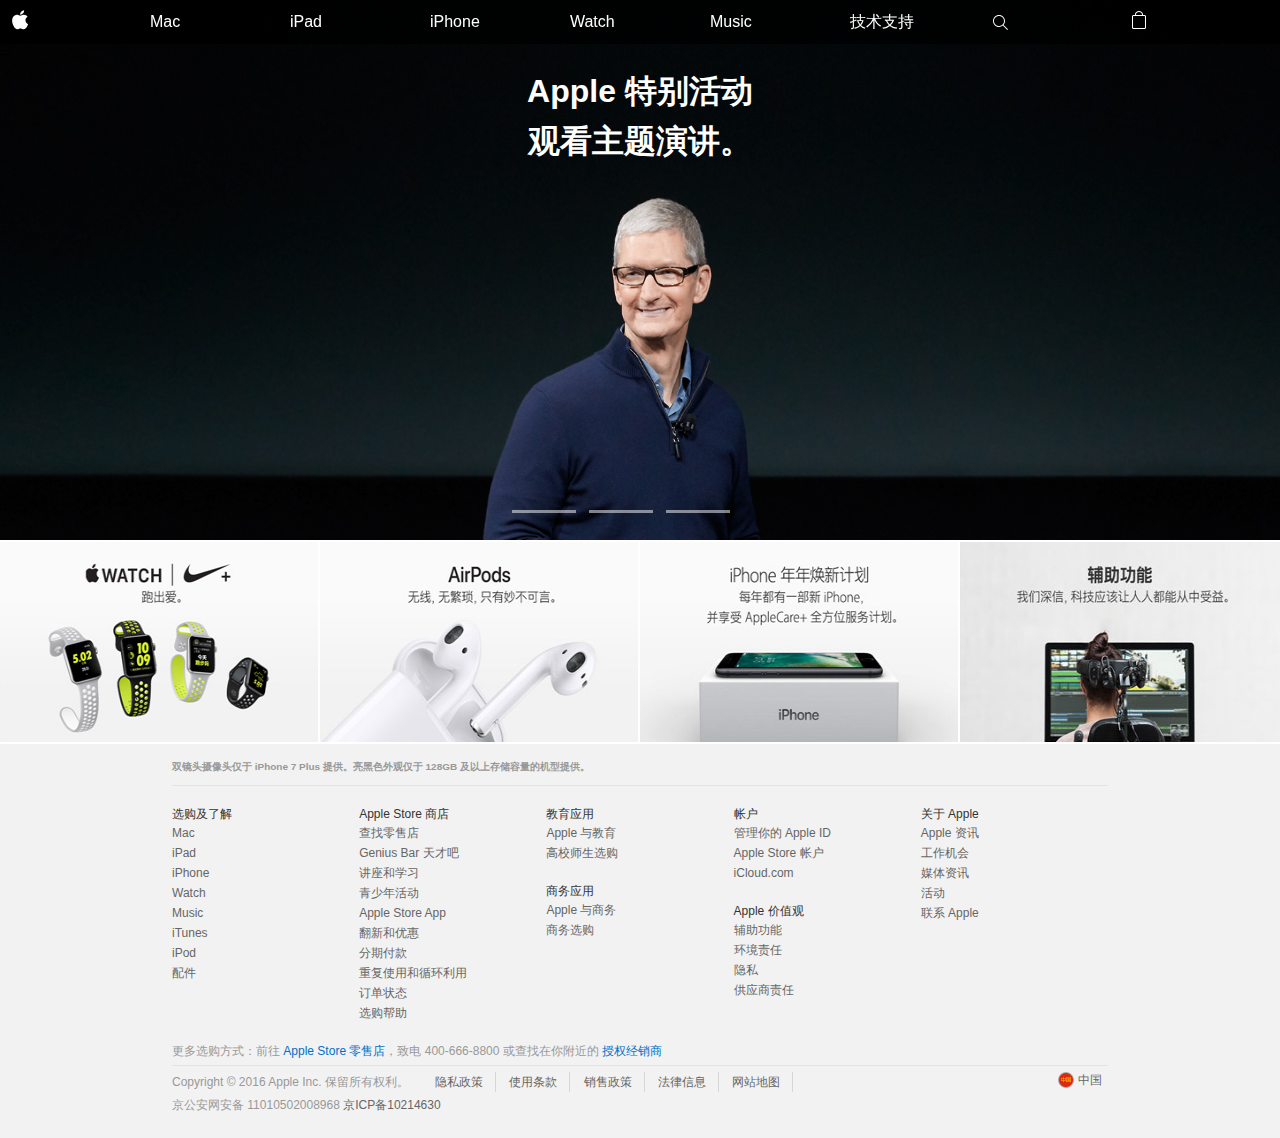
==== Apple/index.html @ af24b545 "this is apple" ====
<!doctype html>
<html lang="en">
<head>
    <meta charset="UTF-8">
    <meta name="viewport"
          content="width=device-width, user-scalable=no, initial-scale=1.0, maximum-scale=1.0, minimum-scale=1.0">
    <meta http-equiv="X-UA-Compatible" content="ie=edge">
    <title>Apple(中国)-官方网站</title>
    <link rel="shortcut icon" href="img/logo.png">
    <link rel="stylesheet" href="css/index.css">
    <link rel="stylesheet" href="css/less.css">
</head>
<body>
<div class="header">
    <ul class="menu col-l-hide">
        <li class="index"><a href=""></a></li>
        <li class="nav"><a href="">Mac</a></li>
        <li class="nav"><a href="">iPad</a></li>
        <li class="nav"><a href="">iPhone</a></li>
        <li class="nav"><a href="">Watch</a></li>
        <li class="nav"><a href="">Music</a></li>
        <li class="nav"><a href="">技术支持</a></li>
        <li class="search"><a href=""></a></li>
        <li class="bag"><a href=""></a></li>
    </ul>
    <ul class="smenu col-l-show">
        <li><span>=</span>
            <div class="menubox">
                <ul class="menu-head">
                    <li class="close"><a href=""></a></li>
                    <li class="index"><a href=""></a></li>
                </ul>
            </div>
        </li>
        <li class="index"><a href=""></a></li>
        <li class="bag"><a href=""></a></li>
    </ul>
</div>
<div class="banner">
    <div>
        <a href="">
            <h1>MacBook Pro</h1>
            <h2>一身才华，一触，即发。</h2>
            <div></div>
        </a>
    </div>
    <div>
        <a href="">
            <h1>iPhone</h1>
            <h2>7,在此。</h2>
            <div></div>
        </a>
    </div>
    <div>
        <a href="">
            <h1>Apple 特别活动</h1>
            <h2>观看主题演讲。</h2>
            <div></div>
        </a>
    </div>
    <ul class="nextbox">
        <li class="box-left">
            <div class="pre">&lt;</div>
        </li>
        <li class="box-right">
            <div class="next">&gt;</div>
        </li>
    </ul>
    <ul class="point">
        <li></li>
        <li></li>
        <li></li>
    </ul>
</div>
<div class="container pic">
    <ul class="row">
        <li class="col-s-3 col-m-6 col-l-12"><a href=""></a></li>
        <li class="col-s-3 col-m-6 col-l-12"><a href=""></a></li>
        <li class="col-s-3 col-m-6 col-l-12"><a href=""></a></li>
        <li class="col-s-3 col-m-6 col-l-12"><a href=""></a></li>
    </ul>
</div>
<footer>
    <div class="foot">
        <h5>双镜头摄像头仅于 iPhone 7 Plus 提供。亮黑色外观仅于 128GB 及以上存储容量的机型提供。</h5>
        <div class="footcen">
            <div>
                <label>选购及了解</label>
                <ul class="col-l-hide">
                    <li><a href="">Mac</a></li>
                    <li><a href="">iPad</a></li>
                    <li><a href="">iPhone</a></li>
                    <li><a href="">Watch</a></li>
                    <li><a href="">Music</a></li>
                    <li><a href="">iTunes</a></li>
                    <li><a href="">iPod</a></li>
                    <li><a href="">配件</a></li>
                </ul>
            </div>
            <div>
                <label>Apple Store 商店</label>
                <ul class="col-l-hide">
                    <li><a href="">查找零售店</a></li>
                    <li><a href="">Genius Bar 天才吧</a></li>
                    <li><a href="">讲座和学习</a></li>
                    <li><a href="">青少年活动</a></li>
                    <li><a href="">Apple Store App</a></li>
                    <li><a href="">翻新和优惠</a></li>
                    <li><a href="">分期付款</a></li>
                    <li><a href="">重复使用和循环利用</a></li>
                    <li><a href="">订单状态</a></li>
                    <li><a href="">选购帮助</a></li>
                </ul>
            </div>
            <div>
                <div>
                    <label>教育应用</label>
                    <ul class="col-l-hide">
                        <li><a href="">Apple 与教育</a></li>
                        <li><a href="">高校师生选购</a></li>
                    </ul>
                </div>
                <div>
                    <label>商务应用</label>
                    <ul class="col-l-hide">
                        <li><a href="">Apple 与商务</a></li>
                        <li><a href="">商务选购</a></li>
                    </ul>
                </div>
            </div>
            <div>
                <div>
                    <label>帐户</label>
                    <ul class="col-l-hide">
                        <li><a href="">管理你的 Apple ID</a></li>
                        <li><a href="">Apple Store 帐户</a></li>
                        <li><a href="">iCloud.com</a></li>
                    </ul>
                </div>
                <div>
                    <label>Apple 价值观</label>
                    <ul class="col-l-hide">
                        <li><a href="">辅助功能</a></li>
                        <li><a href="">环境责任</a></li>
                        <li><a href="">隐私</a></li>
                        <li><a href="">供应商责任</a></li>
                    </ul>
                </div>
            </div>
            <div>
                <label>关于 Apple</label>
                <ul class="col-l-hide">
                    <li><a href="">Apple 资讯</a></li>
                    <li><a href="">工作机会</a></li>
                    <li><a href="">媒体资讯</a></li>
                    <li><a href="">活动</a></li>
                    <li><a href="">联系 Apple</a></li>
                </ul>
            </div>
        </div>
        <div class="footbot">
            <div class="shop">
                更多选购方式：前往 <span><a href="">Apple Store 零售店</a></span>，致电 400-666-8800 或查找在你附近的 <span><a href="">授权经销商</a></span>
            </div>
            <div class="legal">
                <div>Copyright © 2016 Apple Inc. 保留所有权利。</div>
                <div>
                    <a href="">隐私政策</a>
                    <a href="">使用条款</a>
                    <a href="">销售政策</a>
                    <a href="">法律信息</a>
                    <a href="">网站地图</a>
                </div>
                <p>
                    <a href="">中国</a>
                </p>
            </div>
            <p>京公安网安备 11010502008968  <a href="">京ICP备10214630</a></p>
        </div>
    </div>
</footer>
</body>
</html>
---- Apple/css/index.css ----
* {
  box-sizing: border-box;
}
.container {
  width: 100%;
  margin: auto;
}
.container > .row {
  width: 100%;
}
.container > .row:before,
.container > .row:after {
  content: "";
  display: block;
}
.container > .row:after {
  clear: both;
}
.container-fluid {
  width: 100%;
}
.container > .row > .col-s-1 {
  float: left;
  width: 8.33333333%;
}
.container-fluid > .row > .col-s-1 {
  float: left;
  width: 8.33333333%;
}
.container > .row > .col-s-2 {
  float: left;
  width: 16.66666667%;
}
.container-fluid > .row > .col-s-2 {
  float: left;
  width: 16.66666667%;
}
.container > .row > .col-s-3 {
  float: left;
  width: 25%;
}
.container-fluid > .row > .col-s-3 {
  float: left;
  width: 25%;
}
.container > .row > .col-s-4 {
  float: left;
  width: 33.33333333%;
}
.container-fluid > .row > .col-s-4 {
  float: left;
  width: 33.33333333%;
}
.container > .row > .col-s-5 {
  float: left;
  width: 41.66666667%;
}
.container-fluid > .row > .col-s-5 {
  float: left;
  width: 41.66666667%;
}
.container > .row > .col-s-6 {
  float: left;
  width: 50%;
}
.container-fluid > .row > .col-s-6 {
  float: left;
  width: 50%;
}
.container > .row > .col-s-7 {
  float: left;
  width: 58.33333333%;
}
.container-fluid > .row > .col-s-7 {
  float: left;
  width: 58.33333333%;
}
.container > .row > .col-s-8 {
  float: left;
  width: 66.66666667%;
}
.container-fluid > .row > .col-s-8 {
  float: left;
  width: 66.66666667%;
}
.container > .row > .col-s-9 {
  float: left;
  width: 75%;
}
.container-fluid > .row > .col-s-9 {
  float: left;
  width: 75%;
}
.container > .row > .col-s-10 {
  float: left;
  width: 83.33333333%;
}
.container-fluid > .row > .col-s-10 {
  float: left;
  width: 83.33333333%;
}
.container > .row > .col-s-11 {
  float: left;
  width: 91.66666667%;
}
.container-fluid > .row > .col-s-11 {
  float: left;
  width: 91.66666667%;
}
.container > .row > .col-s-12 {
  float: left;
  width: 100%;
}
.container-fluid > .row > .col-s-12 {
  float: left;
  width: 100%;
}
.col-s-hide {
  display: none;
}
@media screen and (max-width: 1068px) {
  .container {
    width: 100%;
  }
  .container > .row > .col-m-1 {
    float: left;
    width: 8.33333333%;
  }
  .container-fluid > .row > .col-m-1 {
    float: left;
    width: 8.33333333%;
  }
  .container > .row > .col-m-2 {
    float: left;
    width: 16.66666667%;
  }
  .container-fluid > .row > .col-m-2 {
    float: left;
    width: 16.66666667%;
  }
  .container > .row > .col-m-3 {
    float: left;
    width: 25%;
  }
  .container-fluid > .row > .col-m-3 {
    float: left;
    width: 25%;
  }
  .container > .row > .col-m-4 {
    float: left;
    width: 33.33333333%;
  }
  .container-fluid > .row > .col-m-4 {
    float: left;
    width: 33.33333333%;
  }
  .container > .row > .col-m-5 {
    float: left;
    width: 41.66666667%;
  }
  .container-fluid > .row > .col-m-5 {
    float: left;
    width: 41.66666667%;
  }
  .container > .row > .col-m-6 {
    float: left;
    width: 50%;
  }
  .container-fluid > .row > .col-m-6 {
    float: left;
    width: 50%;
  }
  .container > .row > .col-m-7 {
    float: left;
    width: 58.33333333%;
  }
  .container-fluid > .row > .col-m-7 {
    float: left;
    width: 58.33333333%;
  }
  .container > .row > .col-m-8 {
    float: left;
    width: 66.66666667%;
  }
  .container-fluid > .row > .col-m-8 {
    float: left;
    width: 66.66666667%;
  }
  .container > .row > .col-m-9 {
    float: left;
    width: 75%;
  }
  .container-fluid > .row > .col-m-9 {
    float: left;
    width: 75%;
  }
  .container > .row > .col-m-10 {
    float: left;
    width: 83.33333333%;
  }
  .container-fluid > .row > .col-m-10 {
    float: left;
    width: 83.33333333%;
  }
  .container > .row > .col-m-11 {
    float: left;
    width: 91.66666667%;
  }
  .container-fluid > .row > .col-m-11 {
    float: left;
    width: 91.66666667%;
  }
  .container > .row > .col-m-12 {
    float: left;
    width: 100%;
  }
  .container-fluid > .row > .col-m-12 {
    float: left;
    width: 100%;
  }
  .col-s-hide {
    display: block;
  }
  .col-m-hide {
    display: none;
  }
  .col-l-hide {
    display: block;
  }
}
@media screen and (max-width: 735px) {
  .container {
    width: 100%;
  }
  .container > .row > .col-l-1 {
    float: left;
    width: 8.33333333%;
  }
  .container-fluid > .row > .col-l-1 {
    float: left;
    width: 8.33333333%;
  }
  .container > .row > .col-l-2 {
    float: left;
    width: 16.66666667%;
  }
  .container-fluid > .row > .col-l-2 {
    float: left;
    width: 16.66666667%;
  }
  .container > .row > .col-l-3 {
    float: left;
    width: 25%;
  }
  .container-fluid > .row > .col-l-3 {
    float: left;
    width: 25%;
  }
  .container > .row > .col-l-4 {
    float: left;
    width: 33.33333333%;
  }
  .container-fluid > .row > .col-l-4 {
    float: left;
    width: 33.33333333%;
  }
  .container > .row > .col-l-5 {
    float: left;
    width: 41.66666667%;
  }
  .container-fluid > .row > .col-l-5 {
    float: left;
    width: 41.66666667%;
  }
  .container > .row > .col-l-6 {
    float: left;
    width: 50%;
  }
  .container-fluid > .row > .col-l-6 {
    float: left;
    width: 50%;
  }
  .container > .row > .col-l-7 {
    float: left;
    width: 58.33333333%;
  }
  .container-fluid > .row > .col-l-7 {
    float: left;
    width: 58.33333333%;
  }
  .container > .row > .col-l-8 {
    float: left;
    width: 66.66666667%;
  }
  .container-fluid > .row > .col-l-8 {
    float: left;
    width: 66.66666667%;
  }
  .container > .row > .col-l-9 {
    float: left;
    width: 75%;
  }
  .container-fluid > .row > .col-l-9 {
    float: left;
    width: 75%;
  }
  .container > .row > .col-l-10 {
    float: left;
    width: 83.33333333%;
  }
  .container-fluid > .row > .col-l-10 {
    float: left;
    width: 83.33333333%;
  }
  .container > .row > .col-l-11 {
    float: left;
    width: 91.66666667%;
  }
  .container-fluid > .row > .col-l-11 {
    float: left;
    width: 91.66666667%;
  }
  .container > .row > .col-l-12 {
    float: left;
    width: 100%;
  }
  .container-fluid > .row > .col-l-12 {
    float: left;
    width: 100%;
  }
  .col-s-hide {
    display: block;
  }
  .col-m-hide {
    display: block;
  }
  .col-l-hide {
    display: none;
  }
  .col-l-show {
    display: block;
  }
}
* {
  margin: 0;
  padding: 0;
  list-style: none;
  font-family: "Arial";
}
a {
  text-decoration: none;
  display: block;
  color: #fff;
}
/*header*/
.header {
  width: 100%;
  height: 44px;
  background: rgba(0, 0, 0, 0.8);
  position: fixed;
  z-index: 9;
}
.menu {
  height: 44px;
  margin: auto 10px;
}
.menu > li {
  width: 11.1111%;
  float: left;
}
.menu > li > a {
  height: 44px;
  line-height: 44px;
}
.menu > li > a:hover {
  color: #ccc;
}
.index > a {
  width: 100%;
  height: 100%;
  background: url(../img/image_large.svg) no-repeat;
}
.search > a {
  background: url(../img/image_search.svg) no-repeat;
}
.bag > a {
  width: 100%;
  height: 100%;
  background: url(../img/image_bag.svg) no-repeat;
}
/*banner*/
.banner {
  width: 100%;
  height: 540px;
  position: relative;
  overflow: hidden;
  transition: all 0.5s ease-in-out 0s;
}
.banner > div {
  width: 100%;
  height: 540px;
  position: absolute;
  top: 0;
  left: 0;
  z-index: 2;
}
.banner > div > a {
  width: 100%;
  height: 540px;
  text-align: center;
}
.banner > div > a > h1,
.banner > div > a > h2 {
  position: absolute;
  z-index: 2;
  top: 70px;
  left: 0;
  right: 0;
  color: #fff;
  margin: auto;
}
.banner > div > a > h2 {
  top: 120px;
  font-size: 32px;
}
.banner > div > a > div {
  width: 100%;
  height: 100%;
}
.banner > div > a > div {
  background-size: auto 100%;
  background-position: top center;
  background-repeat: no-repeat;
}
.banner > div:nth-child(1) > a > div {
  background-image: url(../img/macbookpro_large.jpg);
}
.banner > div:nth-child(1) > a > h1,
.banner > div:nth-child(1) > a > h2 {
  color: #000;
}
.banner > div:nth-child(2) > a {
  background: #000;
}
.banner > div:nth-child(2) > a > div {
  background-image: url(../img/iphone_large.jpg);
}
.banner > div:nth-child(3) > a > div {
  background-image: url(../img/event_large.jpg);
  background-position: 50% 30%;
  background-size: 100% 205%;
}
.nextbox > li {
  width: 20%;
  height: 100%;
  position: absolute;
  top: 0;
  z-index: 3;
  text-align: center;
}
.nextbox > .box-right {
  right: 0;
}
.nextbox .pre,
.nextbox .next {
  width: 64px;
  height: 64px;
  border-radius: 50%;
  background: rgba(255, 255, 255, 0.3);
  position: absolute;
  top: 0;
  left: 0;
  right: 0;
  bottom: 0;
  margin: auto;
  font-family: "";
  text-align: center;
  line-height: 64px;
  font-size: 60px;
  color: #333;
  cursor: pointer;
  opacity: 0;
  transition: 200ms opacity linear;
}
.nextbox > .box-left:hover .pre,
.nextbox > .box-right:hover .next {
  opacity: 1;
}
.banner > .point {
  width: 20%;
  position: absolute;
  left: 0;
  right: 0;
  bottom: 5%;
  margin: 0 auto;
  z-index: 3;
}
.banner > .point:before,
.banner > .point:after {
  content: "";
  display: block;
}
.banner > .point:after {
  clear: both;
}
.banner > .point > li {
  width: 25%;
  height: 3px;
  background: rgba(255, 255, 255, 0.5);
  margin-right: 5%;
  float: left;
  cursor: pointer;
}
/*nav*/
.pic {
  width: 100%;
  border-top: 2px solid #fff;
  border-bottom: 2px solid #fff;
}
.pic > ul > li {
  width: 25%;
  border-right: 2px solid #fff;
  float: left;
}
.pic > ul > li:nth-child(4) {
  border-right: 0 none;
}
.pic > ul > li > a {
  background-position: center center;
  background-repeat: no-repeat;
  background-size: 100% 100%;
  height: 200px;
}
.pic > ul > li:nth-child(1) > a {
  background-image: url(../img/nike_watch_large.jpg);
}
.pic > ul > li:nth-child(2) > a {
  background-image: url(../img/airpods_large.jpg);
}
.pic > ul > li:nth-child(3) > a {
  background-image: url(../img/iphone_upgrade_large.jpg);
}
.pic > ul > li:nth-child(4) > a {
  background-image: url(../img/accessibility_large.jpg);
}
@media screen and (max-width: 1068px) {
  .banner > div:nth-child(1) > a > div {
    background-image: url(../img/macbookpro_medium.jpg);
  }
  .banner > div:nth-child(3) > a > div {
    background-image: url(../img/event_medium.jpg);
    background-size: 100% 150%;
  }
  .pic > ul > li:nth-child(1) > a {
    background-image: url(../img/nike_watch_medium.jpg);
  }
  .pic > ul > li:nth-child(2) > a {
    background-image: url(../img/airpods_medium.jpg);
  }
  .pic > ul > li:nth-child(3) > a {
    background-image: url(../img/iphone_upgrade_medium.jpg);
  }
  .pic > ul > li:nth-child(4) > a {
    background-image: url(../img/accessibility_medium.jpg);
  }
}
/*footer*/
footer {
  width: 100%;
  height: auto;
  overflow: hidden;
  font-size: 12px;
  color: #666;
  font-width: 400;
  background: #f2f2f2;
}
.foot {
  margin: 0 auto;
  padding: 0 22px;
  max-width: 980px;
}
.foot > h5 {
  border-bottom: 1px solid #e3e3e3;
  color: #999;
  padding: 16px 0 11px;
}
.footcen {
  padding-top: 20px;
  overflow: hidden;
}
.footcen > div {
  width: 20%;
  float: left;
}
.footcen > div > div:nth-child(2) {
  padding-top: 20px;
}
.footcen > div label {
  color: #333;
}
.footcen > div a {
  font-size: 12px;
  color: #666;
  line-height: 20px;
}
.footcen > div a:hover {
  color: #333;
  text-decoration: underline;
}
.footbot {
  color: #999;
  padding: 20px 0 24px;
}
.footbot a {
  display: inline-block;
}
.footbot > .shop {
  margin-bottom: 6px;
  padding-bottom: 5px;
  border-bottom: 1px solid #e3e3e3;
}
.footbot > .shop a {
  color: #0070c9;
}
.footbot > .shop a:hover {
  color: #333;
  text-decoration: underline;
}
.footbot > .legal:before,
.footbot > .legal:after {
  content: "";
  display: block;
}
.footbot > .legal:after {
  clear: both;
}
.footbot > .legal > p {
  width: 50px;
  float: right;
}
.footbot > .legal > p > a {
  width: 60px;
  height: 16px;
  line-height: 16px;
  padding-left: 20px;
  margin: 0;
  border: 0 none;
  background: url(../img/16.png) no-repeat;
}
.footbot > .legal > div {
  float: left;
  line-height: 20px;
  margin-right: 26px;
}
.footbot > .legal a {
  border-right: 1px solid #d6d6d6;
  margin-right: 10px;
  padding-right: 12px;
  color: #666;
}
.footbot > .legal a:hover {
  text-decoration: underline;
}
.footbot > p {
  margin-top: 5px;
}
.footbot > p > a {
  font-size: 12px;
  color: #666;
}
.footbot > p > a:hover {
  text-decoration: underline;
}
@media screen and (max-width: 735px) {
  .header > .smenu {
    width: 100%;
    height: 100%;
  }
  .header > .smenu > li {
    width: 48px;
    height: 100%;
    position: absolute;
    text-align: center;
    line-height: 40px;
  }
  .header > .smenu > li > span {
    font-size: 30px;
    color: #fff;
  }
  .header > .smenu > li:nth-child(1) {
    left: 0;
  }
  .header > .smenu > li:nth-child(2) {
    left: 50%;
  }
  .header > .smenu > li:nth-child(3) {
    right: 0;
  }
  .menubox {
    width: 100%,;
    height: 100%;
    background: rbga(0, 0, 0, 0.8);
    position: absolute;
    z-index: 99;
  }
  .banner > div:nth-child(1) > a > div {
    background-image: url(../img/macbookpro_small.jpg);
  }
  .banner > div:nth-child(3) > a > div {
    background-image: url(../img/event_small.jpg);
    background-size: 100% 100%;
  }
  .pic > ul > li:nth-child(1) > a {
    background-image: url(../img/nike_watch_small.jpg);
  }
  .pic > ul > li:nth-child(2) > a {
    background-image: url(../img/airpods_small.jpg);
  }
  .pic > ul > li:nth-child(3) > a {
    background-image: url(../img/iphone_upgrade_small.jpg);
  }
  .pic > ul > li:nth-child(4) > a {
    background-image: url(../img/accessibility_small.jpg);
  }
  .footcen div {
    width: 100%;
    float: none;
    border-bottom: 1px solid #e3e3e3;
  }
  .footcen > div > div:nth-child(2) {
    padding: 0;
  }
  .footcen div > label {
    font-size: 14px;
    color: #555;
    line-height: 30px;
  }
}
---- Apple/css/less.css ----
* {
  box-sizing: border-box;
}
.container {
  width: 100%;
  margin: auto;
}
.container > .row {
  width: 100%;
}
.container > .row:before,
.container > .row:after {
  content: "";
  display: block;
}
.container > .row:after {
  clear: both;
}
.container-fluid {
  width: 100%;
}
.container > .row > .col-s-1 {
  float: left;
  width: 8.33333333%;
}
.container-fluid > .row > .col-s-1 {
  float: left;
  width: 8.33333333%;
}
.container > .row > .col-s-2 {
  float: left;
  width: 16.66666667%;
}
.container-fluid > .row > .col-s-2 {
  float: left;
  width: 16.66666667%;
}
.container > .row > .col-s-3 {
  float: left;
  width: 25%;
}
.container-fluid > .row > .col-s-3 {
  float: left;
  width: 25%;
}
.container > .row > .col-s-4 {
  float: left;
  width: 33.33333333%;
}
.container-fluid > .row > .col-s-4 {
  float: left;
  width: 33.33333333%;
}
.container > .row > .col-s-5 {
  float: left;
  width: 41.66666667%;
}
.container-fluid > .row > .col-s-5 {
  float: left;
  width: 41.66666667%;
}
.container > .row > .col-s-6 {
  float: left;
  width: 50%;
}
.container-fluid > .row > .col-s-6 {
  float: left;
  width: 50%;
}
.container > .row > .col-s-7 {
  float: left;
  width: 58.33333333%;
}
.container-fluid > .row > .col-s-7 {
  float: left;
  width: 58.33333333%;
}
.container > .row > .col-s-8 {
  float: left;
  width: 66.66666667%;
}
.container-fluid > .row > .col-s-8 {
  float: left;
  width: 66.66666667%;
}
.container > .row > .col-s-9 {
  float: left;
  width: 75%;
}
.container-fluid > .row > .col-s-9 {
  float: left;
  width: 75%;
}
.container > .row > .col-s-10 {
  float: left;
  width: 83.33333333%;
}
.container-fluid > .row > .col-s-10 {
  float: left;
  width: 83.33333333%;
}
.container > .row > .col-s-11 {
  float: left;
  width: 91.66666667%;
}
.container-fluid > .row > .col-s-11 {
  float: left;
  width: 91.66666667%;
}
.container > .row > .col-s-12 {
  float: left;
  width: 100%;
}
.container-fluid > .row > .col-s-12 {
  float: left;
  width: 100%;
}
.col-s-hide {
  display: none;
}
@media screen and (max-width: 1068px) {
  .container {
    width: 100%;
  }
  .container > .row > .col-m-1 {
    float: left;
    width: 8.33333333%;
  }
  .container-fluid > .row > .col-m-1 {
    float: left;
    width: 8.33333333%;
  }
  .container > .row > .col-m-2 {
    float: left;
    width: 16.66666667%;
  }
  .container-fluid > .row > .col-m-2 {
    float: left;
    width: 16.66666667%;
  }
  .container > .row > .col-m-3 {
    float: left;
    width: 25%;
  }
  .container-fluid > .row > .col-m-3 {
    float: left;
    width: 25%;
  }
  .container > .row > .col-m-4 {
    float: left;
    width: 33.33333333%;
  }
  .container-fluid > .row > .col-m-4 {
    float: left;
    width: 33.33333333%;
  }
  .container > .row > .col-m-5 {
    float: left;
    width: 41.66666667%;
  }
  .container-fluid > .row > .col-m-5 {
    float: left;
    width: 41.66666667%;
  }
  .container > .row > .col-m-6 {
    float: left;
    width: 50%;
  }
  .container-fluid > .row > .col-m-6 {
    float: left;
    width: 50%;
  }
  .container > .row > .col-m-7 {
    float: left;
    width: 58.33333333%;
  }
  .container-fluid > .row > .col-m-7 {
    float: left;
    width: 58.33333333%;
  }
  .container > .row > .col-m-8 {
    float: left;
    width: 66.66666667%;
  }
  .container-fluid > .row > .col-m-8 {
    float: left;
    width: 66.66666667%;
  }
  .container > .row > .col-m-9 {
    float: left;
    width: 75%;
  }
  .container-fluid > .row > .col-m-9 {
    float: left;
    width: 75%;
  }
  .container > .row > .col-m-10 {
    float: left;
    width: 83.33333333%;
  }
  .container-fluid > .row > .col-m-10 {
    float: left;
    width: 83.33333333%;
  }
  .container > .row > .col-m-11 {
    float: left;
    width: 91.66666667%;
  }
  .container-fluid > .row > .col-m-11 {
    float: left;
    width: 91.66666667%;
  }
  .container > .row > .col-m-12 {
    float: left;
    width: 100%;
  }
  .container-fluid > .row > .col-m-12 {
    float: left;
    width: 100%;
  }
  .col-s-hide {
    display: block;
  }
  .col-m-hide {
    display: none;
  }
  .col-l-hide {
    display: block;
  }
}
@media screen and (max-width: 735px) {
  .container {
    width: 100%;
  }
  .container > .row > .col-l-1 {
    float: left;
    width: 8.33333333%;
  }
  .container-fluid > .row > .col-l-1 {
    float: left;
    width: 8.33333333%;
  }
  .container > .row > .col-l-2 {
    float: left;
    width: 16.66666667%;
  }
  .container-fluid > .row > .col-l-2 {
    float: left;
    width: 16.66666667%;
  }
  .container > .row > .col-l-3 {
    float: left;
    width: 25%;
  }
  .container-fluid > .row > .col-l-3 {
    float: left;
    width: 25%;
  }
  .container > .row > .col-l-4 {
    float: left;
    width: 33.33333333%;
  }
  .container-fluid > .row > .col-l-4 {
    float: left;
    width: 33.33333333%;
  }
  .container > .row > .col-l-5 {
    float: left;
    width: 41.66666667%;
  }
  .container-fluid > .row > .col-l-5 {
    float: left;
    width: 41.66666667%;
  }
  .container > .row > .col-l-6 {
    float: left;
    width: 50%;
  }
  .container-fluid > .row > .col-l-6 {
    float: left;
    width: 50%;
  }
  .container > .row > .col-l-7 {
    float: left;
    width: 58.33333333%;
  }
  .container-fluid > .row > .col-l-7 {
    float: left;
    width: 58.33333333%;
  }
  .container > .row > .col-l-8 {
    float: left;
    width: 66.66666667%;
  }
  .container-fluid > .row > .col-l-8 {
    float: left;
    width: 66.66666667%;
  }
  .container > .row > .col-l-9 {
    float: left;
    width: 75%;
  }
  .container-fluid > .row > .col-l-9 {
    float: left;
    width: 75%;
  }
  .container > .row > .col-l-10 {
    float: left;
    width: 83.33333333%;
  }
  .container-fluid > .row > .col-l-10 {
    float: left;
    width: 83.33333333%;
  }
  .container > .row > .col-l-11 {
    float: left;
    width: 91.66666667%;
  }
  .container-fluid > .row > .col-l-11 {
    float: left;
    width: 91.66666667%;
  }
  .container > .row > .col-l-12 {
    float: left;
    width: 100%;
  }
  .container-fluid > .row > .col-l-12 {
    float: left;
    width: 100%;
  }
  .col-s-hide {
    display: block;
  }
  .col-m-hide {
    display: block;
  }
  .col-l-hide {
    display: none;
  }
  .col-l-show {
    display: block;
  }
}
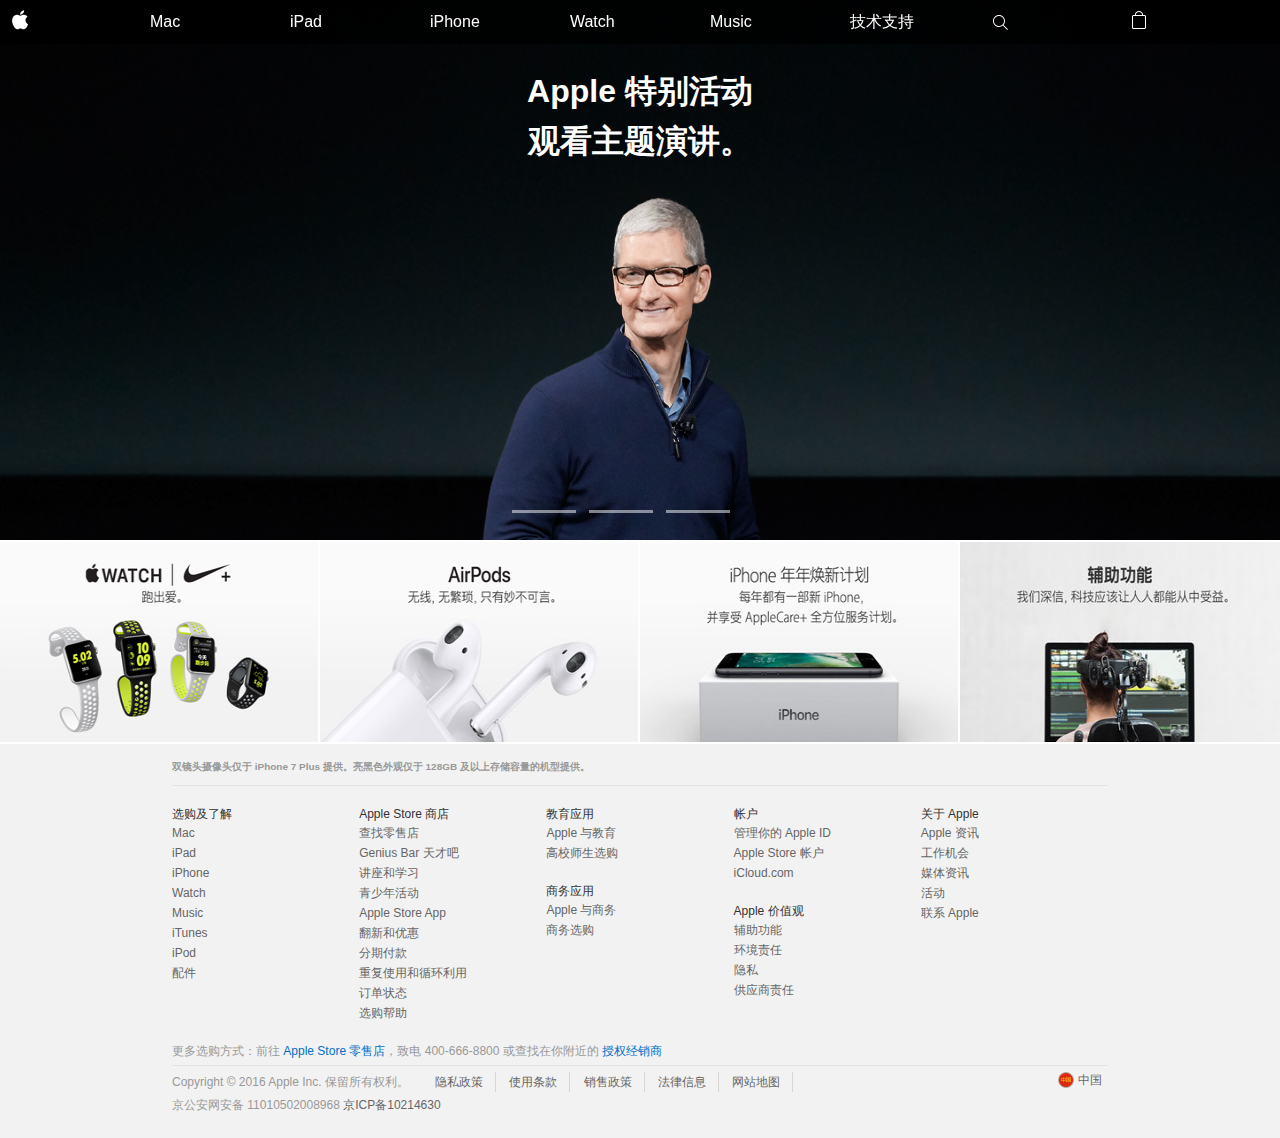
==== commit 7cc851ac: "this is new apple" ====
--- a/Apple/index.html
+++ b/Apple/index.html
@@ -9,6 +9,8 @@
     <link rel="shortcut icon" href="img/logo.png">
     <link rel="stylesheet" href="css/index.css">
     <link rel="stylesheet" href="css/less.css">
+    <script src="js/jquery.js"></script>
+    <script src="js/index.js"></script>
 </head>
 <body>
 <div class="header">
@@ -24,17 +26,45 @@
         <li class="bag"><a href=""></a></li>
     </ul>
     <ul class="smenu col-l-show">
-        <li><span>=</span>
-            <div class="menubox">
-                <ul class="menu-head">
-                    <li class="close"><a href=""></a></li>
-                    <li class="index"><a href=""></a></li>
-                </ul>
-            </div>
+        <li><span class="menu_open">=</span>
         </li>
         <li class="index"><a href=""></a></li>
         <li class="bag"><a href=""></a></li>
     </ul>
+</div>
+<div class="small_nav container">
+    <div class="nav_con row">
+        <ul class="nav_list col-l-show">
+            <li class="menu_close"><a href="javascript:;">X</a></li>
+            <li class="index"><a href=""></a></li>
+        </ul>
+        <ul class="small_nav_list">
+            <li class="">
+                <a href="">Mac</a>
+            </li>
+            <li class="">
+                <a href="">iPad</a>
+            </li>
+            <li class="">
+                <a href="">iPhone</a>
+            </li>
+            <li class="">
+                <a href="">Watch</a>
+            </li>
+            <li class="">
+                <a href="">Music</a>
+            </li>
+            <li class="">
+                <a href="">技术支持</a>
+            </li>
+            <li class="search">
+                <a href="">
+                    <span class="small_nav_text">搜索 apple.com</span>
+                </a>
+            </li>
+
+        </ul>
+    </div>
 </div>
 <div class="banner">
     <div>
@@ -84,9 +114,9 @@
     <div class="foot">
         <h5>双镜头摄像头仅于 iPhone 7 Plus 提供。亮黑色外观仅于 128GB 及以上存储容量的机型提供。</h5>
         <div class="footcen">
-            <div>
+            <div class="foot_box">
                 <label>选购及了解</label>
-                <ul class="col-l-hide">
+                <ul class="foot_son col-l-hide">
                     <li><a href="">Mac</a></li>
                     <li><a href="">iPad</a></li>
                     <li><a href="">iPhone</a></li>
@@ -97,9 +127,9 @@
                     <li><a href="">配件</a></li>
                 </ul>
             </div>
-            <div>
+            <div class="foot_box">
                 <label>Apple Store 商店</label>
-                <ul class="col-l-hide">
+                <ul class="foot_son col-l-hide">
                     <li><a href="">查找零售店</a></li>
                     <li><a href="">Genius Bar 天才吧</a></li>
                     <li><a href="">讲座和学习</a></li>
@@ -113,33 +143,33 @@
                 </ul>
             </div>
             <div>
-                <div>
+                <div class="foot_box">
                     <label>教育应用</label>
-                    <ul class="col-l-hide">
+                    <ul class="foot_son col-l-hide">
                         <li><a href="">Apple 与教育</a></li>
                         <li><a href="">高校师生选购</a></li>
                     </ul>
                 </div>
-                <div>
+                <div  class="foot_box">
                     <label>商务应用</label>
-                    <ul class="col-l-hide">
+                    <ul class="foot_son col-l-hide">
                         <li><a href="">Apple 与商务</a></li>
                         <li><a href="">商务选购</a></li>
                     </ul>
                 </div>
             </div>
             <div>
-                <div>
+                <div  class="foot_box">
                     <label>帐户</label>
-                    <ul class="col-l-hide">
+                    <ul class="foot_son col-l-hide">
                         <li><a href="">管理你的 Apple ID</a></li>
                         <li><a href="">Apple Store 帐户</a></li>
                         <li><a href="">iCloud.com</a></li>
                     </ul>
                 </div>
-                <div>
+                <div  class="foot_box">
                     <label>Apple 价值观</label>
-                    <ul class="col-l-hide">
+                    <ul class="foot_son col-l-hide">
                         <li><a href="">辅助功能</a></li>
                         <li><a href="">环境责任</a></li>
                         <li><a href="">隐私</a></li>
@@ -147,9 +177,9 @@
                     </ul>
                 </div>
             </div>
-            <div>
+            <div  class="foot_box">
                 <label>关于 Apple</label>
-                <ul class="col-l-hide">
+                <ul class="foot_son col-l-hide">
                     <li><a href="">Apple 资讯</a></li>
                     <li><a href="">工作机会</a></li>
                     <li><a href="">媒体资讯</a></li>
--- a/Apple/css/index.css
+++ b/Apple/css/index.css
@@ -355,13 +355,19 @@
 /*header*/
 .header {
   width: 100%;
-  height: 44px;
   background: rgba(0, 0, 0, 0.8);
   position: fixed;
   z-index: 9;
 }
+.header:before,
+.header:after {
+  content: "";
+  display: block;
+}
+.header:after {
+  clear: both;
+}
 .menu {
-  height: 44px;
   margin: auto 10px;
 }
 .menu > li {
@@ -369,11 +375,12 @@
   float: left;
 }
 .menu > li > a {
+  width: 100%;
   height: 44px;
   line-height: 44px;
 }
 .menu > li > a:hover {
-  color: #ccc;
+  opacity: 0.7;
 }
 .index > a {
   width: 100%;
@@ -381,12 +388,17 @@
   background: url(../img/image_large.svg) no-repeat;
 }
 .search > a {
+  width: 100%;
+  height: 100%;
   background: url(../img/image_search.svg) no-repeat;
 }
 .bag > a {
   width: 100%;
   height: 100%;
   background: url(../img/image_bag.svg) no-repeat;
+}
+.small_nav {
+  display: none;
 }
 /*banner*/
 .banner {
@@ -674,16 +686,21 @@
 @media screen and (max-width: 735px) {
   .header > .smenu {
     width: 100%;
-    height: 100%;
+    height: 44px;
+    background: rbga(0, 0, 0, 0.7);
   }
   .header > .smenu > li {
     width: 48px;
-    height: 100%;
+    height: 44px;
     position: absolute;
     text-align: center;
     line-height: 40px;
   }
   .header > .smenu > li > span {
+    width: 100%;
+    height: 100%;
+    display: block;
+    cursor: pointer;
     font-size: 30px;
     color: #fff;
   }
@@ -696,12 +713,53 @@
   .header > .smenu > li:nth-child(3) {
     right: 0;
   }
-  .menubox {
-    width: 100%,;
+  .small_nav {
+    width: 100%;
     height: 100%;
-    background: rbga(0, 0, 0, 0.8);
+    background: #000;
     position: absolute;
-    z-index: 99;
+    top: 0;
+    left: 0;
+    overflow: hidden;
+    z-index: 999;
+  }
+  .small_nav .nav_list {
+    width: 100%;
+    height: 44px;
+    background: #000;
+  }
+  .small_nav .nav_list > li {
+    width: 44px;
+    height: 44px;
+    float: left;
+  }
+  .menu_close {
+    text-align: center;
+    line-height: 44px;
+  }
+  .menu_close > a {
+    font-size: 20px;
+  }
+  .nav_list > .index {
+    margin-left: 40%;
+  }
+  ul.small_nav_list {
+    padding-left: 30px;
+  }
+  ul.small_nav_list li {
+    border-bottom: 1px solid #333;
+  }
+  ul.small_nav_list li > a {
+    height: 49px;
+    line-height: 49px;
+  }
+  ul.small_nav_list .small_nav_text {
+    margin-left: 28px;
+    cursor: text;
+    display: block;
+  }
+  ul.small_nav_list .search {
+    border-bottom: 1px solid #fff;
   }
   .banner > div:nth-child(1) > a > div {
     background-image: url(../img/macbookpro_small.jpg);
@@ -725,14 +783,31 @@
   .footcen div {
     width: 100%;
     float: none;
+  }
+  .footcen div.foot_box {
     border-bottom: 1px solid #e3e3e3;
   }
   .footcen > div > div:nth-child(2) {
     padding: 0;
   }
   .footcen div > label {
+    width: 100%;
     font-size: 14px;
     color: #555;
     line-height: 30px;
-  }
-}
+    cursor: pointer;
+    display: block;
+    position: relative;
+  }
+  .footcen div > label:after {
+    content: '+';
+    position: absolute;
+    right: 10px;
+    font-weight: normal;
+    vertical-align: middle;
+    -webkit-transition: -webkit-transform 0.3s ease;
+    transition: -webkit-transform 0.3s ease;
+    transition: transform .3s ease;
+    transition: transform 0.3s ease, -webkit-transform 0.3s ease;
+  }
+}
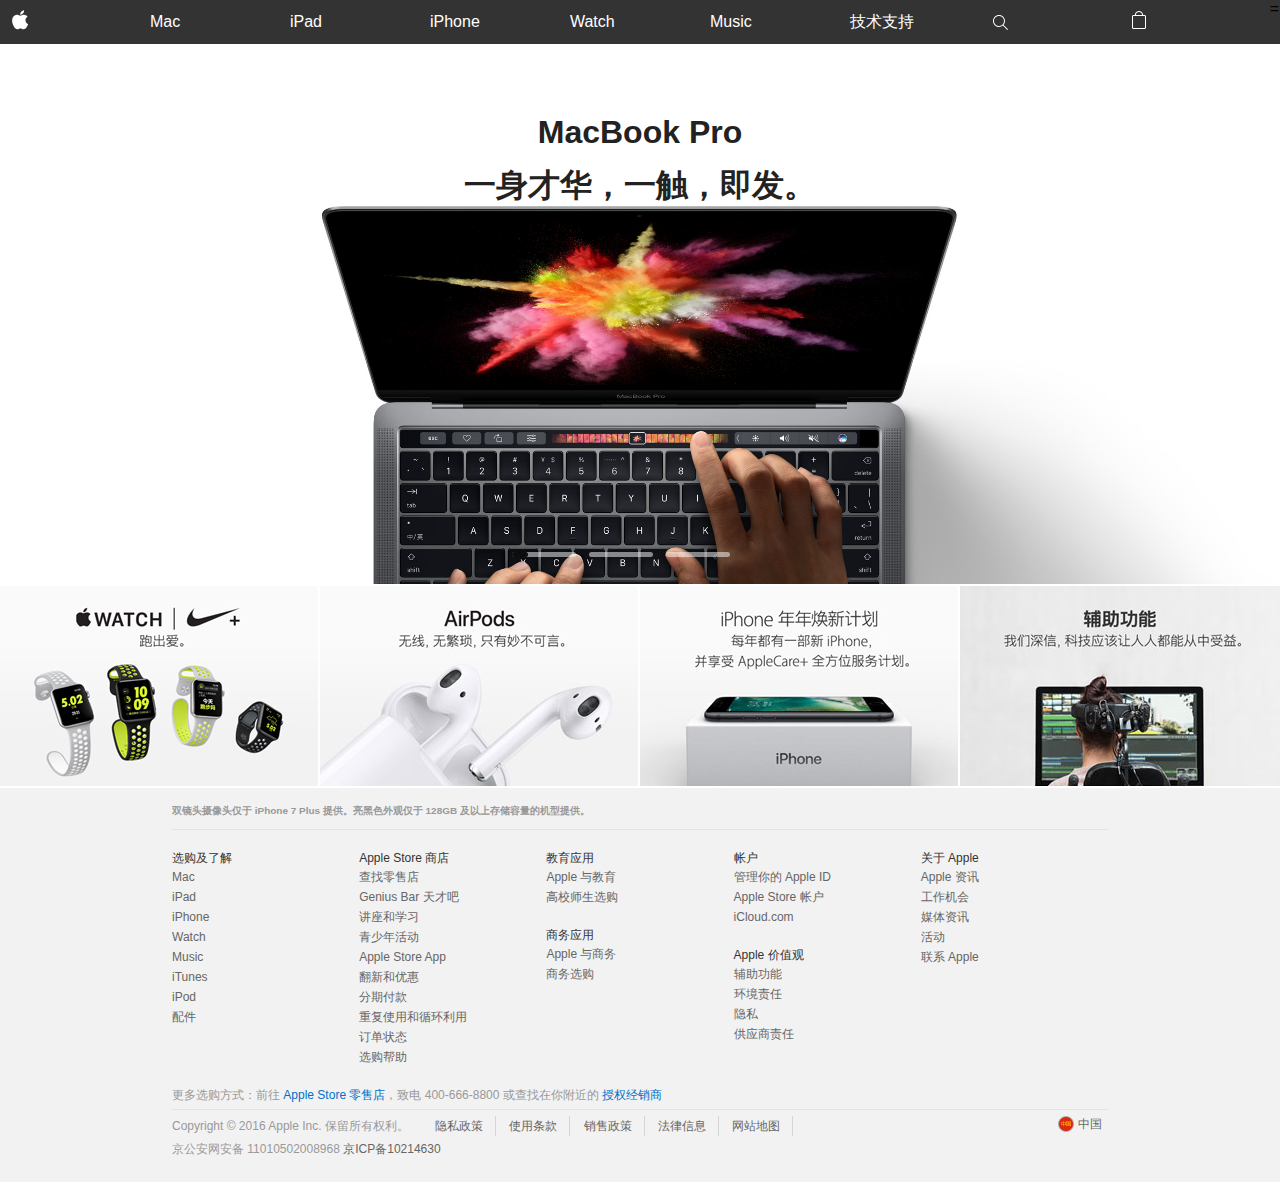
==== commit bbdace3a: "this is new apple" ====
--- a/Apple/index.html
+++ b/Apple/index.html
@@ -32,7 +32,7 @@
         <li class="bag"><a href=""></a></li>
     </ul>
 </div>
-<div class="small_nav container">
+<div class="small_nav container col-m-hide col-s-hide">
     <div class="nav_con row">
         <ul class="nav_list col-l-show">
             <li class="menu_close"><a href="javascript:;">X</a></li>
@@ -97,9 +97,9 @@
         </li>
     </ul>
     <ul class="point">
-        <li></li>
-        <li></li>
-        <li></li>
+        <li><div class="progress"></div></li>
+        <li><div class="progress"></div></li>
+        <li><div class="progress"></div></li>
     </ul>
 </div>
 <div class="container pic">
--- a/Apple/css/index.css
+++ b/Apple/css/index.css
@@ -356,7 +356,7 @@
 .header {
   width: 100%;
   background: rgba(0, 0, 0, 0.8);
-  position: fixed;
+  position: relative;
   z-index: 9;
 }
 .header:before,
@@ -415,6 +415,10 @@
   top: 0;
   left: 0;
   z-index: 2;
+}
+.banner > div:nth-child(2),
+.banner > div:nth-child(3) {
+  left: 100%;
 }
 .banner > div > a {
   width: 100%;
@@ -438,29 +442,32 @@
 .banner > div > a > div {
   width: 100%;
   height: 100%;
-}
-.banner > div > a > div {
-  background-size: auto 100%;
-  background-position: top center;
   background-repeat: no-repeat;
 }
 .banner > div:nth-child(1) > a > div {
+  background-size: auto 80%;
+  background-position: center 150%;
   background-image: url(../img/macbookpro_large.jpg);
 }
 .banner > div:nth-child(1) > a > h1,
 .banner > div:nth-child(1) > a > h2 {
-  color: #000;
+  color: #222;
+}
+.banner > div:nth-child(1) > a {
+  background: #fff;
 }
 .banner > div:nth-child(2) > a {
   background: #000;
 }
 .banner > div:nth-child(2) > a > div {
   background-image: url(../img/iphone_large.jpg);
+  background-size: contain;
+  background-position: bottom center;
 }
 .banner > div:nth-child(3) > a > div {
   background-image: url(../img/event_large.jpg);
-  background-position: 50% 30%;
-  background-size: 100% 205%;
+  background-position: 50% 40%;
+  background-size: cover;
 }
 .nextbox > li {
   width: 20%;
@@ -517,11 +524,22 @@
 }
 .banner > .point > li {
   width: 25%;
-  height: 3px;
+  height: 5px;
+  border-radius: 5px;
   background: rgba(255, 255, 255, 0.5);
   margin-right: 5%;
   float: left;
   cursor: pointer;
+  position: relative;
+}
+.progress {
+  width: 0;
+  height: 100%;
+  border-radius: 5px;
+  position: absolute;
+  top: 0;
+  left: 0;
+  background: rgba(0, 0, 0, 0.9);
 }
 /*nav*/
 .pic {
@@ -540,7 +558,7 @@
 .pic > ul > li > a {
   background-position: center center;
   background-repeat: no-repeat;
-  background-size: 100% 100%;
+  background-size: cover;
   height: 200px;
 }
 .pic > ul > li:nth-child(1) > a {
@@ -561,7 +579,6 @@
   }
   .banner > div:nth-child(3) > a > div {
     background-image: url(../img/event_medium.jpg);
-    background-size: 100% 150%;
   }
   .pic > ul > li:nth-child(1) > a {
     background-image: url(../img/nike_watch_medium.jpg);
@@ -763,10 +780,11 @@
   }
   .banner > div:nth-child(1) > a > div {
     background-image: url(../img/macbookpro_small.jpg);
+    background-size: auto 60%;
+    background-position: center 80%;
   }
   .banner > div:nth-child(3) > a > div {
     background-image: url(../img/event_small.jpg);
-    background-size: 100% 100%;
   }
   .pic > ul > li:nth-child(1) > a {
     background-image: url(../img/nike_watch_small.jpg);
